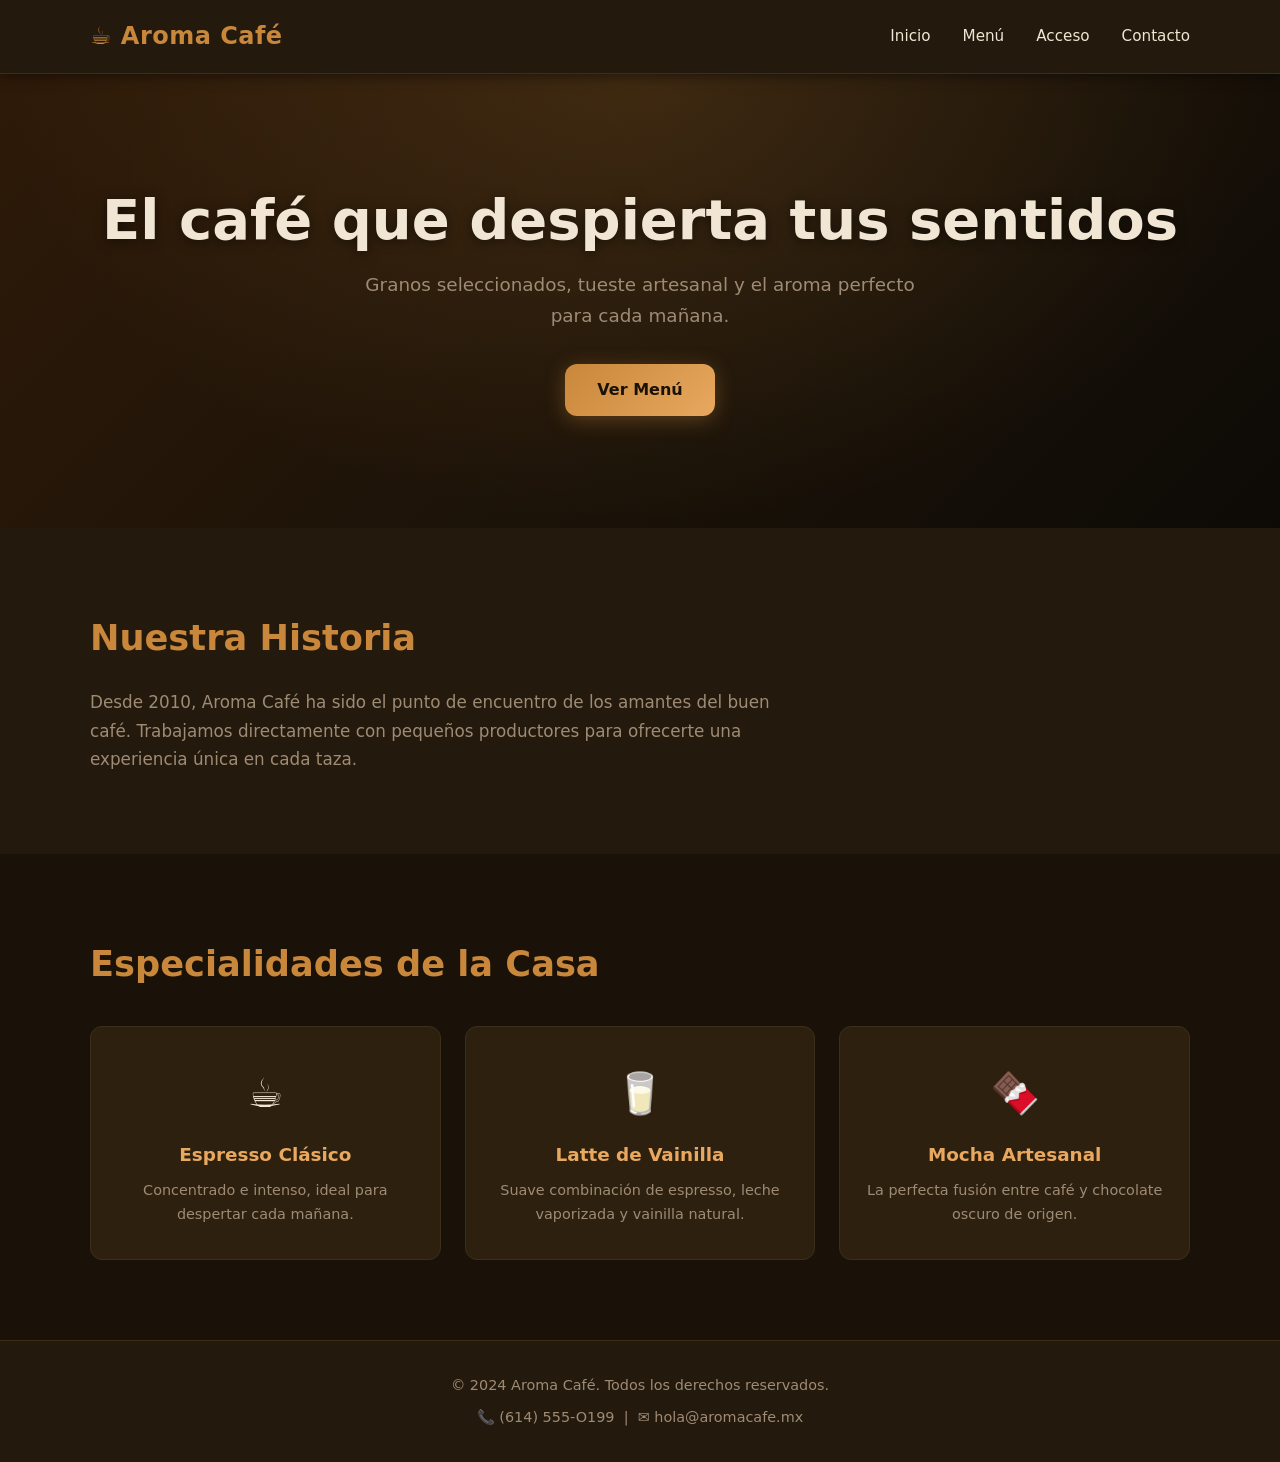
==== index.html @ 32ce85d2 "chore: initial project structure with base files" ====
<!DOCTYPE html>
<html lang="es">
<head>
  <meta charset="UTF-8" />
  <meta name="viewport" content="width=device-width, initial-scale=1.0" />
  <meta name="description" content="Aroma Café – Tu lugar favorito para disfrutar el mejor café artesanal de la ciudad." />
  <title>Aroma Café | Café Artesanal</title>
  <link rel="stylesheet" href="css/styles.css" />
</head>
<body>

  <!-- HEADER -->
  <header class="site-header">
    <div class="container header-inner">
      <a href="index.html" class="logo">☕ Aroma Café</a>
      <nav class="main-nav">
        <ul>
          <li><a href="index.html">Inicio</a></li>
          <li><a href="menu.html">Menú</a></li>
          <li><a href="login.html">Acceso</a></li>
          <li><a href="contact.html">Contacto</a></li>
        </ul>
      </nav>
    </div>
  </header>

  <!-- HERO -->
  <section class="hero">
    <div class="container hero-content">
      <h1>El café que despierta tus sentidos</h1>
      <p>Granos seleccionados, tueste artesanal y el aroma perfecto para cada mañana.</p>
      <a href="menu.html" class="btn btn-primary">Ver Menú</a>
    </div>
  </section>

  <!-- ABOUT -->
  <section class="about section">
    <div class="container">
      <h2>Nuestra Historia</h2>
      <p>
        Desde 2010, Aroma Café ha sido el punto de encuentro de los amantes del buen café.
        Trabajamos directamente con pequeños productores para ofrecerte una experiencia única en cada taza.
      </p>
    </div>
  </section>

  <!-- FEATURED -->
  <section class="featured section">
    <div class="container">
      <h2>Especialidades de la Casa</h2>
      <div class="card-grid">
        <div class="card">
          <span class="card-icon">☕</span>
          <h3>Espresso Clásico</h3>
          <p>Concentrado e intenso, ideal para despertar cada mañana.</p>
        </div>
        <div class="card">
          <span class="card-icon">🥛</span>
          <h3>Latte de Vainilla</h3>
          <p>Suave combinación de espresso, leche vaporizada y vainilla natural.</p>
        </div>
        <div class="card">
          <span class="card-icon">🍫</span>
          <h3>Mocha Artesanal</h3>
          <p>La perfecta fusión entre café y chocolate oscuro de origen.</p>
        </div>
      </div>
    </div>
  </section>

  <!-- FOOTER con ERRATA intencional: O mayúscula en lugar del número 0 -->
  <footer class="site-footer">
    <div class="container footer-inner">
      <p>&copy; 2024 Aroma Café. Todos los derechos reservados.</p>
      <p>📞 <span id="footer-phone">(614) 555-O199</span> &nbsp;|&nbsp; ✉️ hola@aromacafe.mx</p>
    </div>
  </footer>

</body>
</html>
---- css/styles.css ----
/* ============================================================
   Aroma Café – Hoja de Estilos Principal
   ============================================================ */

/* ------ Variables ------ */
:root {
  --color-bg:        #1a1208;
  --color-surface:   #24190d;
  --color-surface2:  #2e200f;
  --color-accent:    #c8873a;
  --color-accent2:   #e8a85f;
  --color-text:      #f0e6d3;
  --color-muted:     #9e8b74;
  --color-border:    #3d2e1a;

  --font-sans: 'Segoe UI', system-ui, sans-serif;
  --radius:    0.75rem;
  --shadow:    0 4px 24px rgba(0,0,0,0.45);
  --transition: 0.25s ease;
}

/* ------ Reset ------ */
*, *::before, *::after { box-sizing: border-box; margin: 0; padding: 0; }
html { scroll-behavior: smooth; }
body {
  font-family: var(--font-sans);
  background-color: var(--color-bg);
  color: var(--color-text);
  line-height: 1.7;
}
a { color: var(--color-accent); text-decoration: none; transition: color var(--transition); }
a:hover { color: var(--color-accent2); }
img { max-width: 100%; display: block; }

/* ------ Layout ------ */
.container {
  width: 90%;
  max-width: 1100px;
  margin-inline: auto;
}
.section { padding: 5rem 0; }

/* ------ Header ------ */
.site-header {
  background: var(--color-surface);
  border-bottom: 1px solid var(--color-border);
  position: sticky;
  top: 0;
  z-index: 100;
  box-shadow: 0 2px 12px rgba(0,0,0,0.5);
}
.header-inner {
  display: flex;
  align-items: center;
  justify-content: space-between;
  padding: 1rem 0;
}
.logo {
  font-size: 1.5rem;
  font-weight: 700;
  color: var(--color-accent);
  letter-spacing: 0.02em;
}
.main-nav ul {
  list-style: none;
  display: flex;
  gap: 2rem;
}
.main-nav a {
  font-size: 0.95rem;
  font-weight: 500;
  color: var(--color-text);
  padding: 0.25rem 0;
  border-bottom: 2px solid transparent;
  transition: border-color var(--transition), color var(--transition);
}
.main-nav a:hover {
  color: var(--color-accent2);
  border-color: var(--color-accent2);
}

/* ------ Hero ------ */
.hero {
  background: linear-gradient(135deg, #2e1a08 0%, #1a1208 60%, #0d0a06 100%);
  padding: 7rem 0;
  text-align: center;
  position: relative;
  overflow: hidden;
}
.hero::before {
  content: '';
  position: absolute;
  inset: 0;
  background: radial-gradient(ellipse at 50% 0%, rgba(200,135,58,0.18) 0%, transparent 70%);
}
.hero-content { position: relative; z-index: 1; }
.hero h1 {
  font-size: clamp(2rem, 5vw, 3.5rem);
  font-weight: 800;
  color: var(--color-text);
  line-height: 1.2;
  margin-bottom: 1rem;
  text-shadow: 0 2px 12px rgba(0,0,0,0.5);
}
.hero p {
  font-size: 1.15rem;
  color: var(--color-muted);
  max-width: 550px;
  margin: 0 auto 2rem;
}

/* ------ Buttons ------ */
.btn {
  display: inline-block;
  padding: 0.8rem 2rem;
  border-radius: var(--radius);
  font-weight: 600;
  font-size: 1rem;
  cursor: pointer;
  border: none;
  transition: transform var(--transition), box-shadow var(--transition), background var(--transition);
}
.btn-primary {
  background: linear-gradient(135deg, var(--color-accent), var(--color-accent2));
  color: #1a1208;
  box-shadow: 0 4px 20px rgba(200,135,58,0.35);
}
.btn-primary:hover {
  transform: translateY(-2px);
  box-shadow: 0 8px 30px rgba(200,135,58,0.55);
  color: #1a1208;
}

/* ------ Section headings ------ */
h2 {
  font-size: clamp(1.5rem, 3vw, 2.2rem);
  font-weight: 700;
  color: var(--color-accent);
  margin-bottom: 1.25rem;
}

/* ------ About ------ */
.about { background: var(--color-surface); }
.about p { max-width: 700px; color: var(--color-muted); font-size: 1.05rem; }

/* ------ Featured / Cards ------ */
.featured { background: var(--color-bg); }
.card-grid {
  display: grid;
  grid-template-columns: repeat(auto-fit, minmax(260px, 1fr));
  gap: 1.5rem;
  margin-top: 2rem;
}
.card {
  background: var(--color-surface2);
  border: 1px solid var(--color-border);
  border-radius: var(--radius);
  padding: 2rem 1.5rem;
  text-align: center;
  transition: transform var(--transition), box-shadow var(--transition);
}
.card:hover {
  transform: translateY(-4px);
  box-shadow: var(--shadow);
}
.card-icon { font-size: 2.5rem; display: block; margin-bottom: 0.75rem; }
.card h3 { font-size: 1.15rem; color: var(--color-accent2); margin-bottom: 0.5rem; }
.card p  { font-size: 0.9rem; color: var(--color-muted); }

/* ------ Forms (login / contact) ------ */
.form-section {
  min-height: 100vh;
  display: flex;
  align-items: center;
  padding: 4rem 0;
  background: var(--color-bg);
}
.form-card {
  background: var(--color-surface);
  border: 1px solid var(--color-border);
  border-radius: var(--radius);
  padding: 2.5rem 2rem;
  max-width: 460px;
  width: 100%;
  margin: 0 auto;
  box-shadow: var(--shadow);
}
.form-card h1 { font-size: 1.8rem; color: var(--color-accent); margin-bottom: 0.25rem; }
.form-card .subtitle { color: var(--color-muted); margin-bottom: 2rem; font-size: 0.95rem; }
.form-group { display: flex; flex-direction: column; gap: 0.4rem; margin-bottom: 1.25rem; }
.form-group label { font-size: 0.9rem; color: var(--color-muted); font-weight: 500; }
.form-group input,
.form-group textarea,
.form-group select {
  background: var(--color-surface2);
  border: 1px solid var(--color-border);
  border-radius: 0.5rem;
  padding: 0.7rem 1rem;
  color: var(--color-text);
  font-family: var(--font-sans);
  font-size: 1rem;
  outline: none;
  transition: border-color var(--transition), box-shadow var(--transition);
}
.form-group input:focus,
.form-group textarea:focus,
.form-group select:focus {
  border-color: var(--color-accent);
  box-shadow: 0 0 0 3px rgba(200,135,58,0.2);
}
.form-group textarea { resize: vertical; min-height: 120px; }

/* ------ Menu Page ------ */
.menu-section { padding: 5rem 0; }
.menu-section h1 { font-size: 2.5rem; color: var(--color-accent); margin-bottom: 0.5rem; }
.menu-section .subtitle { color: var(--color-muted); margin-bottom: 3rem; }
.menu-category { margin-bottom: 3rem; }
.menu-category h2 { font-size: 1.4rem; border-bottom: 1px solid var(--color-border); padding-bottom: 0.5rem; margin-bottom: 1.5rem; }
.menu-items { display: grid; grid-template-columns: repeat(auto-fill, minmax(250px, 1fr)); gap: 1rem; }
.menu-item {
  background: var(--color-surface2);
  border: 1px solid var(--color-border);
  border-radius: var(--radius);
  padding: 1.25rem;
  display: flex;
  justify-content: space-between;
  align-items: flex-start;
  transition: border-color var(--transition);
}
.menu-item:hover { border-color: var(--color-accent); }
.menu-item-info h4 { font-size: 1rem; color: var(--color-text); }
.menu-item-info p  { font-size: 0.85rem; color: var(--color-muted); margin-top: 0.25rem; }
.menu-item-price { font-size: 1.1rem; font-weight: 700; color: var(--color-accent2); white-space: nowrap; }

/* ------ Footer ------ */
.site-footer {
  background: var(--color-surface);
  border-top: 1px solid var(--color-border);
  padding: 2rem 0;
  text-align: center;
}
.footer-inner { display: flex; flex-direction: column; gap: 0.5rem; }
.footer-inner p { color: var(--color-muted); font-size: 0.9rem; }

/* ------ Responsive ------ */
@media (max-width: 640px) {
  .header-inner { flex-direction: column; gap: 0.75rem; }
  .main-nav ul  { gap: 1rem; }
}
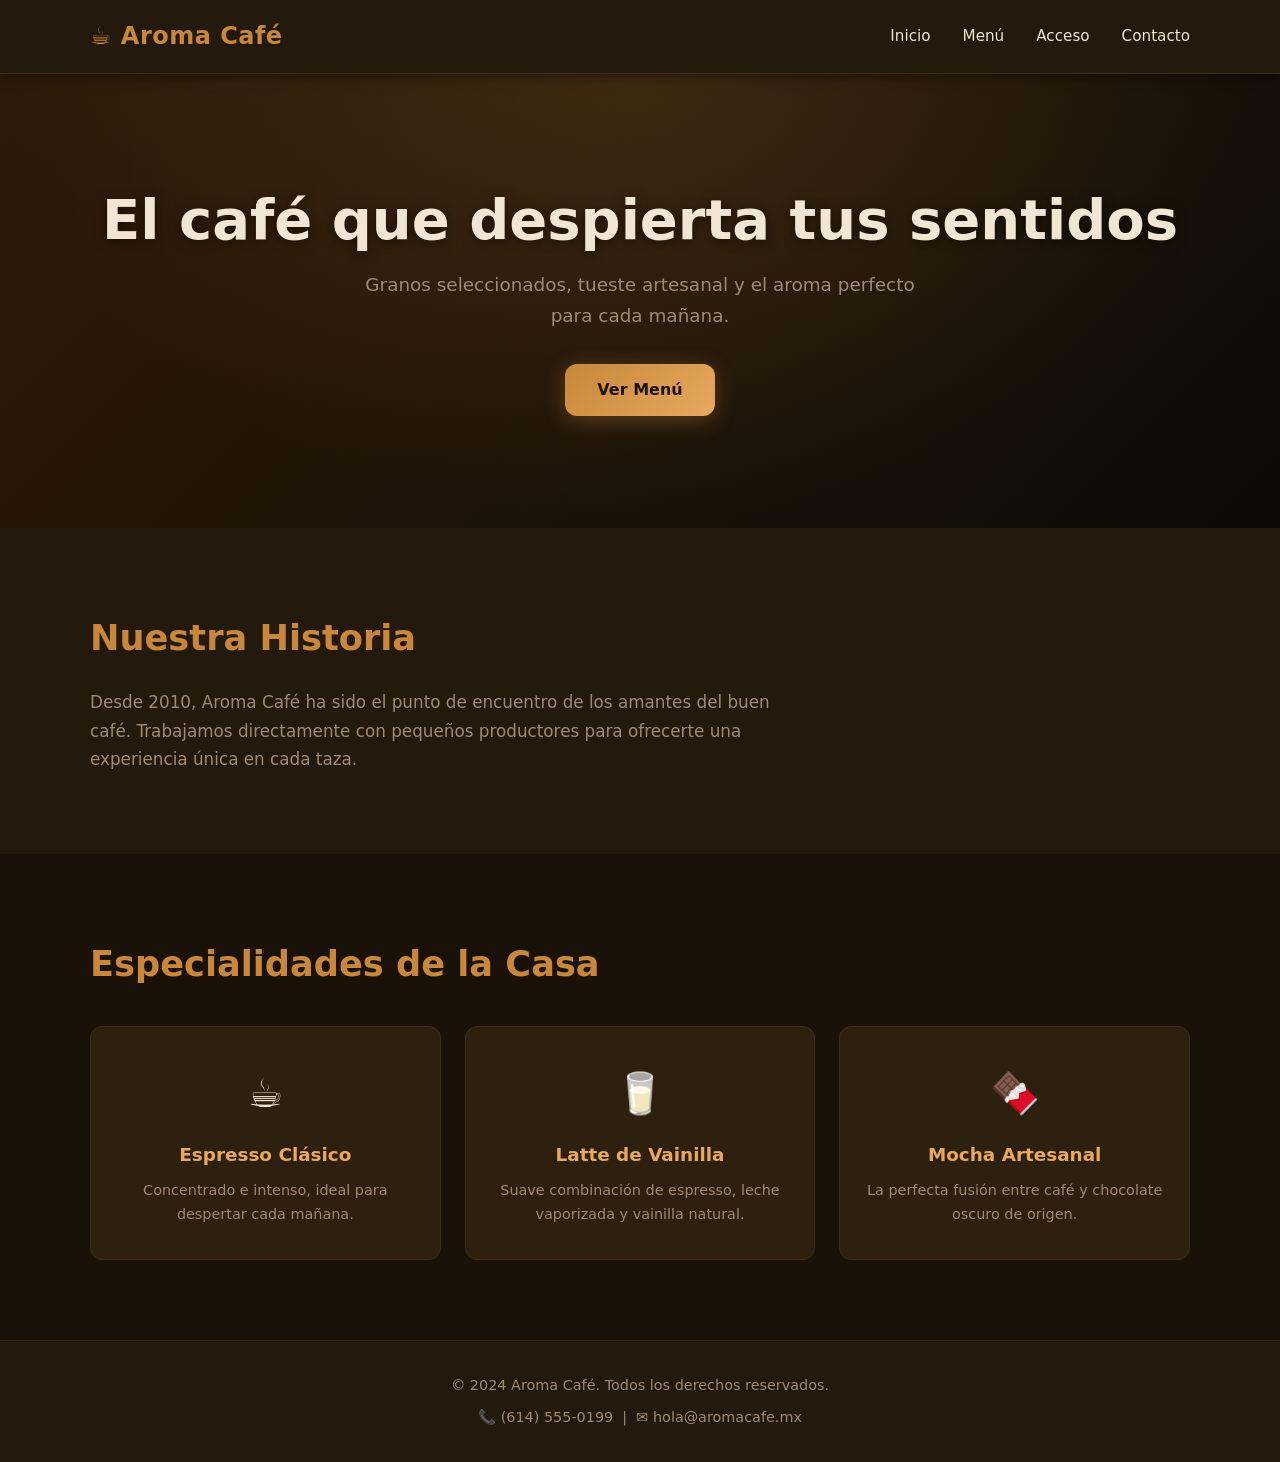
==== commit 973db66f: "fix: correct phone number in footer" ====
--- a/index.html
+++ b/index.html
@@ -72,7 +72,7 @@
   <footer class="site-footer">
     <div class="container footer-inner">
       <p>&copy; 2024 Aroma Café. Todos los derechos reservados.</p>
-      <p>📞 <span id="footer-phone">(614) 555-O199</span> &nbsp;|&nbsp; ✉️ hola@aromacafe.mx</p>
+      <p>📞 <span id="footer-phone">(614) 555-0199</span> &nbsp;|&nbsp; ✉️ hola@aromacafe.mx</p>
     </div>
   </footer>
 
